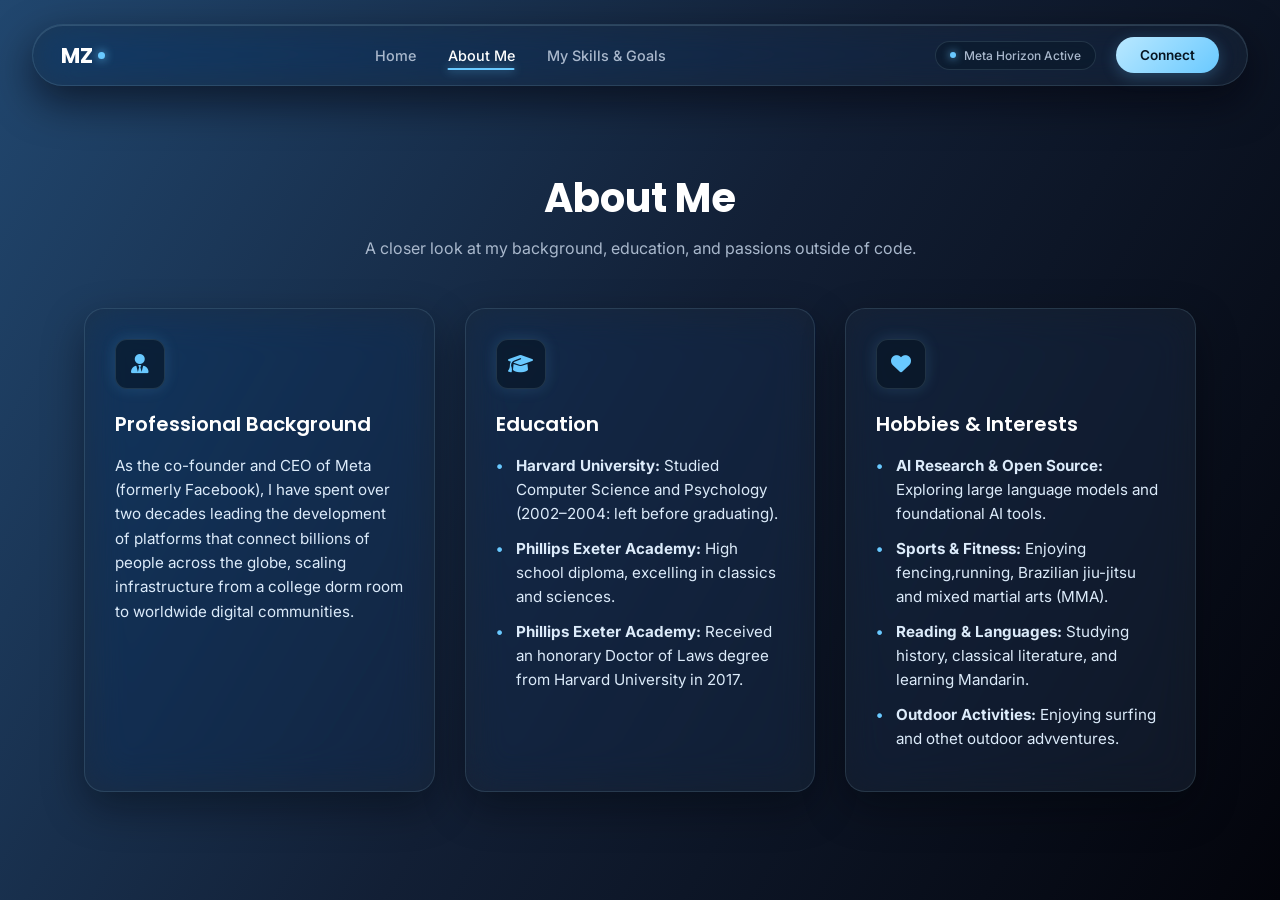
==== about.html @ d3563d4a "about me page" ====
<!DOCTYPE html>
<html lang="en">
<head>
  <meta charset="UTF-8">
  <meta name="viewport" content="width=device-width, initial-scale=1.0">
  <title>About Me - Mark Zuckerberg</title>

  <!-- Google Fonts: Poppins (Headings) & Inter (Body) -->
  <link rel="preconnect" href="https://fonts.googleapis.com">
  <link rel="preconnect" href="https://fonts.gstatic.com" crossorigin>
  <link href="https://fonts.googleapis.com/css2?family=Inter:wght@400;500;600&family=Poppins:wght@600;700;800&display=swap" rel="stylesheet">

  <link rel="stylesheet" href="https://cdnjs.cloudflare.com/ajax/libs/font-awesome/6.4.0/css/all.min.css">
  <link rel="stylesheet" href="style.css">

  <style>
    /* Additional custom styling for the About page content */
    .about-section {
      width: 90%;
      max-width: 1200px;
      margin: 120px auto 60px auto;
      padding: 20px;
    }

    .about-header {
      text-align: center;
      margin-bottom: 50px;
    }

    .about-header h2 {
      font-family: var(--font-heading);
      font-size: 2.5rem;
      font-weight: 700;
      color: var(--text-heading);
      margin-bottom: 10px;
    }

    .about-header p {
      font-family: var(--font-body);
      color: var(--text-muted);
      font-size: 1rem;
    }

    .about-grid {
      display: grid;
      grid-template-columns: repeat(auto-fit, minmax(280px, 1fr));
      gap: 30px;
    }

    .about-card {
      background: var(--glass-bg);
      backdrop-filter: blur(20px) saturate(180%);
      -webkit-backdrop-filter: blur(20px) saturate(180%);
      border: 1px solid var(--glass-border);
      border-radius: 20px;
      padding: 30px;
      box-shadow: 0 16px 40px rgba(3, 4, 11, 0.4);
      transition: transform 0.3s ease, box-shadow 0.3s ease;
    }

    .about-card:hover {
      transform: translateY(-5px);
      box-shadow: 0 20px 50px rgba(105, 201, 255, 0.2);
    }

    .about-card-icon {
      width: 50px;
      height: 50px;
      background: rgba(7, 21, 34, 0.6);
      border: 1px solid var(--glass-border);
      border-radius: 12px;
      display: flex;
      align-items: center;
      justify-content: center;
      font-size: 1.25rem;
      color: var(--accent-blue);
      margin-bottom: 20px;
      box-shadow: 0 0 15px rgba(105, 201, 255, 0.15);
    }

    .about-card h3 {
      font-family: var(--font-heading);
      font-size: 1.25rem;
      font-weight: 600;
      color: var(--text-heading);
      margin-bottom: 15px;
    }

    .about-card p, .about-card ul {
      font-family: var(--font-body);
      color: var(--text-body);
      font-size: 0.95rem;
      line-height: 1.6;
    }

    .about-card ul {
      list-style-type: none;
      padding-left: 0;
    }

    .about-card ul li {
      position: relative;
      padding-left: 20px;
      margin-bottom: 10px;
    }

    .about-card ul li::before {
      content: '•';
      position: absolute;
      left: 0;
      color: var(--accent-blue);
      font-weight: bold;
    }

    @media (max-width: 768px) {
      .about-section {
        margin-top: 100px;
      }
    }
  </style>
</head>
<body>

  <!-- Navigation Bar matching index.html -->
  <nav class="navbar">
    <div class="nav-container">
      
      <a href="index.html" class="nav-logo">
        MZ<span class="logo-dot"></span>
      </a>

      <ul class="nav-links">
        <li><a href="index.html">Home</a></li>
        <li><a href="about.html" class="active">About Me</a></li>
        <li><a href="skills.html">My Skills & Goals</a></li>
      </ul>

      <div class="nav-right">
        <div class="status-tag">
          <span class="status-dot"></span>
          <span>Meta Horizon Active</span>
        </div>
        <a href="index.html#connect" class="btn-primary">Connect</a>
      </div>
    </div>
  </nav>

  <!-- About Content Section -->
  <section class="about-section">
    <div class="about-header">
      <h2>About Me</h2>
      <p>A closer look at my background, education, and passions outside of code.</p>
    </div>

    <div class="about-grid">
      
      <!-- Background Card -->
      <div class="about-card">
        <div class="about-card-icon">
          <i class="fas fa-user-tie"></i>
        </div>
        <h3>Professional Background</h3>
        <p>
          As the co-founder and CEO of Meta (formerly Facebook), I have spent over two decades leading the development of platforms that connect billions of people across the globe, scaling infrastructure from a college dorm room to worldwide digital communities.
        </p>
      </div>

      <!-- Education Card -->
      <div class="about-card">
        <div class="about-card-icon">
          <i class="fas fa-graduation-cap"></i>
        </div>
        <h3>Education</h3>
        <ul>
          <li><strong>Harvard University:</strong> Studied Computer Science and Psychology (2002–2004: left before graduating).</li>
          <li><strong>Phillips Exeter Academy:</strong> High school diploma, excelling in classics and sciences.</li>
          <li><strong>Phillips Exeter Academy:</strong> Received an honorary Doctor of Laws degree from Harvard University in 2017.</li>
        </ul>
      </div>

      <!-- Hobbies & Interests Card -->
      <div class="about-card">
        <div class="about-card-icon">
          <i class="fas fa-heart"></i>
        </div>
        <h3>Hobbies & Interests</h3>
        <ul>
          <li><strong>AI Research & Open Source:</strong> Exploring large language models and foundational AI tools.</li>
          <li><strong>Sports & Fitness:</strong> Enjoying fencing,running, Brazilian jiu-jitsu and mixed martial arts (MMA).</li>
          <li><strong>Reading & Languages:</strong> Studying history, classical literature, and learning Mandarin.</li>
          <li><strong>Outdoor Activities:</strong> Enjoying surfing and othet outdoor advventures.</li>
        </ul>
      </div>

    </div>
  </section>

</body>
</html>
---- style.css ----
:root {
      /* Background */
      --bg-gradient: linear-gradient(120deg, #21476f, #121f35, #03040B);
      
      /* Glass Surface Tones */
      --glass-bg: rgba(32, 43, 56, 0.45);          
      --glass-border: rgba(185, 232, 255, 0.12);    
      
      /* Typography Colors */
      --text-heading: #FFFFFF;    
      --text-body: #DCEBFA;       
      --accent-blue: #69C9FF;     
      --text-muted: #A9B8CC;      
      --ice-blue: #B9E8FF;       

      /* Fonts */
      --font-heading: 'Poppins', sans-serif;
      --font-body: 'Inter', sans-serif;
    }

    * {
      box-sizing: border-box;
      margin: 0;
      padding: 0;
    }

    body {
      min-height: 100vh;
      display: flex;
      align-items: center;
      justify-content: center;
      background: var(--bg-gradient);
      font-family: var(--font-body);
      color: var(--text-body);
      min-height: 100vh;
      -webkit-font-smoothing: antialiased;
    }

    .navbar {
      position: fixed;
      top: 24px;
      left: 50%;
      transform: translateX(-50%);
      width: calc(100% - 64px);
      max-width: 1240px;
      background: var(--glass-bg);
      backdrop-filter: blur(20px) saturate(180%);
      -webkit-backdrop-filter: blur(20px) saturate(180%);
      border: 1px solid var(--glass-border);
      border-radius: 100px;
      padding: 12px 28px;
      z-index: 1000;
      box-shadow: 0 16px 40px rgba(3, 4, 11, 0.6),
                  inset 0 1px 0 rgba(185, 232, 255, 0.15);
    }

    .nav-container {
      display: flex;
      align-items: center;
      justify-content: space-between;
    }

    /* Brand / Logo */
    .nav-logo {
      display: flex;
      align-items: center;
      gap: 6px;
      text-decoration: none;
      font-family: var(--font-heading);
      font-size: 1.35rem;
      font-weight: 700;
      color: var(--text-heading);
      letter-spacing: -0.02em;
    }

    .logo-dot {
      width: 7px;
      height: 7px;
      background: var(--accent-blue);
      border-radius: 50%;
      box-shadow: 0 0 10px var(--accent-blue);
    }

    .nav-links {
      display: flex;
      list-style: none;
      gap: 32px;
    }

    /* Navigation Link & Animated Underline Effect */
    .nav-links a {
      font-family: var(--font-body);
      font-size: 0.9rem;
      font-weight: 500;
      color: var(--text-muted);
      text-decoration: none;
      position: relative;
      padding-bottom: 6px;
      transition: color 0.3s ease;
    }

    .nav-links a::after {
      content: '';
      position: absolute;
      bottom: 0;
      left: 50%;
      width: 0;
      height: 2px;
      background: var(--accent-blue);
      border-radius: 2px;
      box-shadow: 0 0 10px rgba(105, 201, 255, 0.8);
      transform: translateX(-50%);
      transition: width 0.3s cubic-bezier(0.25, 1, 0.5, 1);
    }

    .nav-links a:hover,
    .nav-links a.active {
      color: var(--text-heading);
    }

    .nav-links a:hover::after,
    .nav-links a.active::after {
      width: 100%;
    }

    .nav-right {
      display: flex;
      align-items: center;
      gap: 20px;
    }

    .status-tag {
      font-family: var(--font-body);
      font-size: 0.75rem;
      font-weight: 500;
      color: var(--text-muted);
      display: flex;
      align-items: center;
      gap: 8px;
      padding: 6px 14px;
      background: rgba(7, 21, 34, 0.4);
      border: 1px solid var(--glass-border);
      border-radius: 20px;
    }

    .status-dot {
      width: 6px;
      height: 6px;
      background: var(--accent-blue);
      border-radius: 50%;
      box-shadow: 0 0 8px var(--accent-blue);
    }

    /* Connect Button */
    .btn-primary {
      font-family: var(--font-body);
      font-size: 0.85rem;
      font-weight: 600;
      color: #071522;
      background: linear-gradient(135deg, var(--ice-blue) 0%, var(--accent-blue) 100%);
      padding: 10px 24px;
      border-radius: 50px;
      text-decoration: none;
      transition: all 0.3s ease;
      box-shadow: 0 4px 15px rgba(105, 201, 255, 0.25);
    }

    .btn-primary:hover {
      transform: translateY(-2px);
      box-shadow: 0 6px 20px rgba(105, 201, 255, 0.45);
    }



.hero {
  display: flex;
  align-items: center;
  justify-content: center;
  gap: 60px;
  width: 90%;
  max-width: 1200px;
  padding: 40px 20px;
  margin-top: 30px;
}

.hero-image-container {
  flex: 1;
  display: flex;
  justify-content: center;
}

.blob {
  position: relative;
  width: 380px;
  height: 420px;
  border-radius: 60% 40% 30% 70% / 60% 30% 70% 40%;
  background: linear-gradient(135deg, var(--ice-blue) 0%, var(--accent-blue) 100%);
  padding: 8px; 
  transition: all 0.5s ease-in-out;
  box-shadow: 0 6px 20px rgba(105, 201, 255, 0.45);
}

.blob:hover {
  border-radius: 40% 60% 70% 30% / 40% 70% 30% 60%;
}

.blob-img {
  width: 100%;
  height: 100%;
  object-fit: cover;
  border-radius: inherit;
}

.hero-content h3 {
  font-size: 20px;
  font-weight: 500;
  font-family: var(--font-heading);
}

.hero-content h1 {
  font-size: 44px;
  font-weight: 700;
  margin: 5px 0;
  font-family: var(--font-heading);
}

.hero-content h2 {
  font-size: 24px;
  font-weight: 600;
  margin-bottom: 15px;
  font-family: var(--font-heading);
}

.accent-text {
  color: var(--accent-blue); 
}

.hero-content p {
  font-size: 15px;
  line-height: 1.6;
  font-family: var(--font-body);
  margin-bottom: 20px;
  max-width: 500px;
}

.social-icons {
  display: flex;
  gap: 12px;
  margin-bottom: 25px;
}

.social-icons a {
  font-family: var(--font-body);
  color: var(--text-muted);
  background: rgba(7, 21, 34, 0.4);
  border: 1px solid var(--glass-border);
  width: 36px;
  height: 36px;
  border-radius: 6px;
  display: flex;
  align-items: center;
  justify-content: center; 
  font-size: 16px;
  text-decoration: none;
  transition: 0.3s ease;
}

.social-icons a:hover {
  transform: translateY(-2px);
  box-shadow: 0 6px 20px rgba(105, 201, 255, 0.45);
}

@media (max-width: 768px) {
  .hero {
    flex-direction: column;
    text-align: center;
  }

  .social-icons, .btn-group {
    justify-content: center;
  }
}
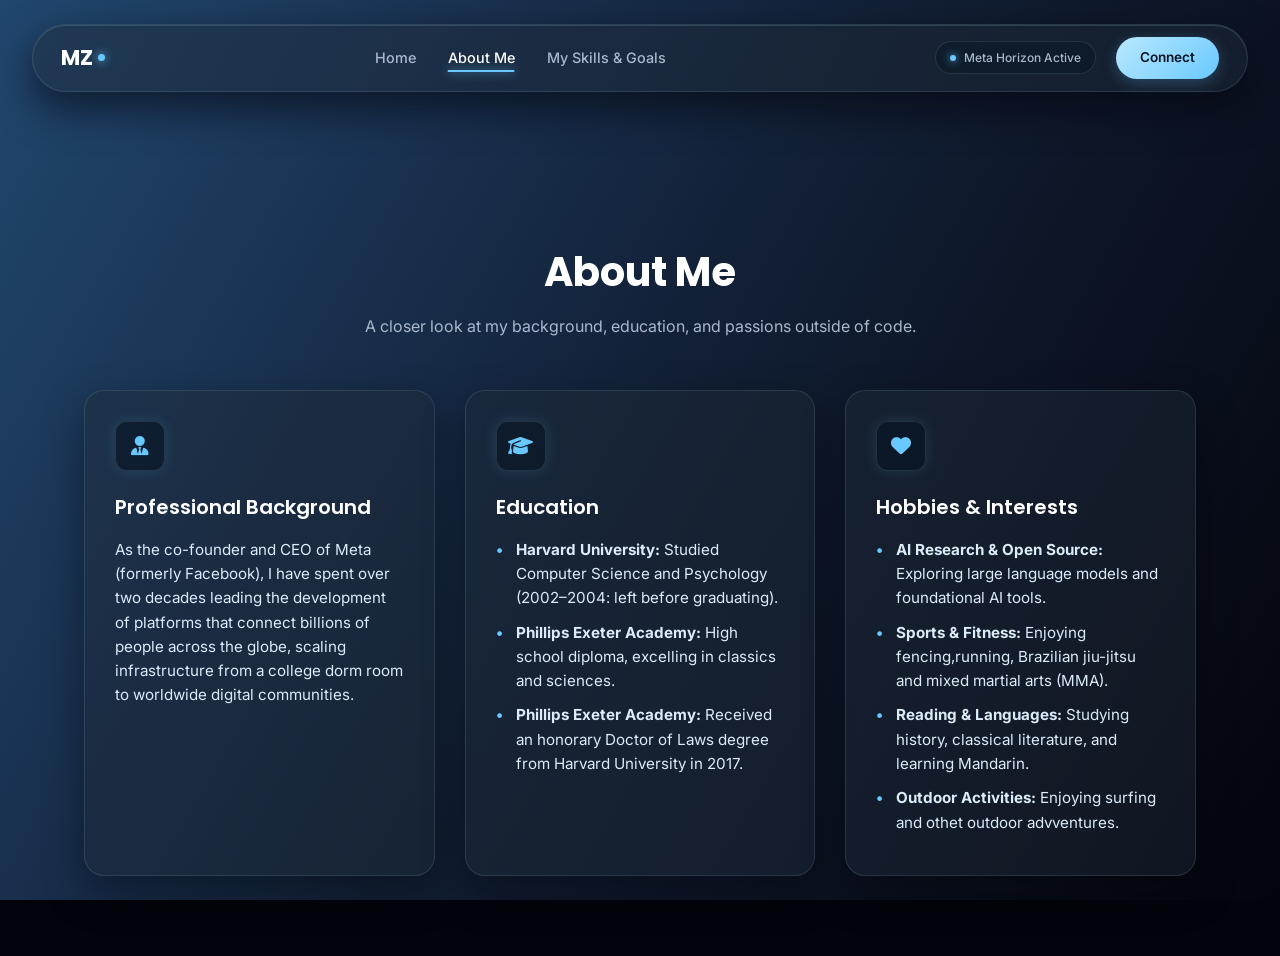
==== commit 0bcc3d83: "c" ====
--- a/about.html
+++ b/about.html
@@ -5,7 +5,7 @@
   <meta name="viewport" content="width=device-width, initial-scale=1.0">
   <title>About Me - Mark Zuckerberg</title>
 
-  <!-- Google Fonts: Poppins (Headings) & Inter (Body) -->
+  <!-- Fonts: Poppins (Headings) & Inter (Body) -->
   <link rel="preconnect" href="https://fonts.googleapis.com">
   <link rel="preconnect" href="https://fonts.gstatic.com" crossorigin>
   <link href="https://fonts.googleapis.com/css2?family=Inter:wght@400;500;600&family=Poppins:wght@600;700;800&display=swap" rel="stylesheet">
--- a/style.css
+++ b/style.css
@@ -1,177 +1,196 @@
-    :root {
-      /* Background */
-      --bg-gradient: linear-gradient(120deg, #21476f, #121f35, #03040B);
-      
-      /* Glass Surface Tones */
-      --glass-bg: rgba(32, 43, 56, 0.45);          
-      --glass-border: rgba(185, 232, 255, 0.12);    
-      
-      /* Typography Colors */
-      --text-heading: #FFFFFF;    
-      --text-body: #DCEBFA;       
-      --accent-blue: #69C9FF;     
-      --text-muted: #A9B8CC;      
-      --ice-blue: #B9E8FF;       
-
-      /* Fonts */
-      --font-heading: 'Poppins', sans-serif;
-      --font-body: 'Inter', sans-serif;
-    }
-
-    * {
-      box-sizing: border-box;
-      margin: 0;
-      padding: 0;
-    }
-
-    body {
-      min-height: 100vh;
-      display: flex;
-      align-items: center;
-      justify-content: center;
-      background: var(--bg-gradient);
-      font-family: var(--font-body);
-      color: var(--text-body);
-      min-height: 100vh;
-      -webkit-font-smoothing: antialiased;
-    }
-
-    .navbar {
-      position: fixed;
-      top: 24px;
-      left: 50%;
-      transform: translateX(-50%);
-      width: calc(100% - 64px);
-      max-width: 1240px;
-      background: var(--glass-bg);
-      backdrop-filter: blur(20px) saturate(180%);
-      -webkit-backdrop-filter: blur(20px) saturate(180%);
-      border: 1px solid var(--glass-border);
-      border-radius: 100px;
-      padding: 12px 28px;
-      z-index: 1000;
-      box-shadow: 0 16px 40px rgba(3, 4, 11, 0.6),
-                  inset 0 1px 0 rgba(185, 232, 255, 0.15);
-    }
-
-    .nav-container {
-      display: flex;
-      align-items: center;
-      justify-content: space-between;
-    }
-
-    /* Brand / Logo */
-    .nav-logo {
-      display: flex;
-      align-items: center;
-      gap: 6px;
-      text-decoration: none;
-      font-family: var(--font-heading);
-      font-size: 1.35rem;
-      font-weight: 700;
-      color: var(--text-heading);
-      letter-spacing: -0.02em;
-    }
-
-    .logo-dot {
-      width: 7px;
-      height: 7px;
-      background: var(--accent-blue);
-      border-radius: 50%;
-      box-shadow: 0 0 10px var(--accent-blue);
-    }
-
-    .nav-links {
-      display: flex;
-      list-style: none;
-      gap: 32px;
-    }
-
-    /* Navigation Link & Animated Underline Effect */
-    .nav-links a {
-      font-family: var(--font-body);
-      font-size: 0.9rem;
-      font-weight: 500;
-      color: var(--text-muted);
-      text-decoration: none;
-      position: relative;
-      padding-bottom: 6px;
-      transition: color 0.3s ease;
-    }
-
-    .nav-links a::after {
-      content: '';
-      position: absolute;
-      bottom: 0;
-      left: 50%;
-      width: 0;
-      height: 2px;
-      background: var(--accent-blue);
-      border-radius: 2px;
-      box-shadow: 0 0 10px rgba(105, 201, 255, 0.8);
-      transform: translateX(-50%);
-      transition: width 0.3s cubic-bezier(0.25, 1, 0.5, 1);
-    }
-
-    .nav-links a:hover,
-    .nav-links a.active {
-      color: var(--text-heading);
-    }
-
-    .nav-links a:hover::after,
-    .nav-links a.active::after {
-      width: 100%;
-    }
-
-    .nav-right {
-      display: flex;
-      align-items: center;
-      gap: 20px;
-    }
-
-    .status-tag {
-      font-family: var(--font-body);
-      font-size: 0.75rem;
-      font-weight: 500;
-      color: var(--text-muted);
-      display: flex;
-      align-items: center;
-      gap: 8px;
-      padding: 6px 14px;
-      background: rgba(7, 21, 34, 0.4);
-      border: 1px solid var(--glass-border);
-      border-radius: 20px;
-    }
-
-    .status-dot {
-      width: 6px;
-      height: 6px;
-      background: var(--accent-blue);
-      border-radius: 50%;
-      box-shadow: 0 0 8px var(--accent-blue);
-    }
-
-    /* Connect Button */
-    .btn-primary {
-      font-family: var(--font-body);
-      font-size: 0.85rem;
-      font-weight: 600;
-      color: #071522;
-      background: linear-gradient(135deg, var(--ice-blue) 0%, var(--accent-blue) 100%);
-      padding: 10px 24px;
-      border-radius: 50px;
-      text-decoration: none;
-      transition: all 0.3s ease;
-      box-shadow: 0 4px 15px rgba(105, 201, 255, 0.25);
-    }
-
-    .btn-primary:hover {
-      transform: translateY(-2px);
-      box-shadow: 0 6px 20px rgba(105, 201, 255, 0.45);
-    }
-
-
-
+:root {
+  /* Background Gradient */
+  --bg-gradient: linear-gradient(120deg, #21476f, #121f35, #03040B);
+  
+  /* Glass Surface Tones */
+  --glass-bg: rgba(32, 43, 56, 0.45);          
+  --glass-border: rgba(185, 232, 255, 0.12);    
+  
+  /* Typography Colors */
+  --text-heading: #FFFFFF;    
+  --text-body: #DCEBFA;       
+  --accent-blue: #69C9FF;     
+  --text-muted: #A9B8CC;      
+  --ice-blue: #B9E8FF;       
+
+  /* Fonts */
+  --font-heading: 'Poppins', sans-serif;
+  --font-body: 'Inter', sans-serif;
+}
+
+/* Smooth Page Transition */
+@view-transition {
+  navigation: auto;
+}
+
+*, *::before, *::after {
+  box-sizing: border-box;
+  margin: 0;
+  padding: 0;
+}
+
+html {
+  background-color: #03040B;
+  background-image: var(--bg-gradient);
+  background-attachment: fixed;
+  overflow-y: scroll;
+}
+
+body {
+  min-height: 100vh;
+  display: flex;
+  flex-direction: column;
+  align-items: center;
+  justify-content: flex-start;
+  font-family: var(--font-body);
+  color: var(--text-body);
+  line-height: 1.6;
+  -webkit-font-smoothing: antialiased;
+  padding-top: 100px;
+  opacity: 0;
+  animation: fadeIn 0.25s ease-in-out forwards;
+}
+
+@keyframes fadeIn {
+  to {
+    opacity: 1;
+  }
+}
+
+.navbar {
+  position: fixed;
+  top: 24px;
+  left: 50%;
+  transform: translateX(-50%) translateZ(0);
+  width: calc(100% - 64px);
+  max-width: 1240px;
+  background: var(--glass-bg);
+  backdrop-filter: blur(20px) saturate(180%);
+  -webkit-backdrop-filter: blur(20px) saturate(180%);
+  border: 1px solid var(--glass-border);
+  border-radius: 100px;
+  padding: 12px 28px;
+  z-index: 1000;
+  box-shadow: 0 16px 40px rgba(3, 4, 11, 0.6),
+              inset 0 1px 0 rgba(185, 232, 255, 0.15);
+  will-change: transform, backdrop-filter;
+}
+
+.nav-container {
+  display: flex;
+  align-items: center;
+  justify-content: space-between;
+}
+
+.nav-logo {
+  display: flex;
+  align-items: center;
+  gap: 6px;
+  text-decoration: none;
+  font-family: var(--font-heading);
+  font-size: 1.35rem;
+  font-weight: 700;
+  color: var(--text-heading);
+  letter-spacing: -0.02em;
+}
+
+.logo-dot {
+  width: 7px;
+  height: 7px;
+  background: var(--accent-blue);
+  border-radius: 50%;
+  box-shadow: 0 0 10px var(--accent-blue);
+}
+
+.nav-links {
+  display: flex;
+  list-style: none;
+  gap: 32px;
+}
+
+.nav-links a {
+  font-family: var(--font-body);
+  font-size: 0.9rem;
+  font-weight: 500;
+  color: var(--text-muted);
+  text-decoration: none;
+  position: relative;
+  padding-bottom: 6px;
+  transition: color 0.3s ease;
+}
+
+.nav-links a::after {
+  content: '';
+  position: absolute;
+  bottom: 0;
+  left: 50%;
+  width: 0;
+  height: 2px;
+  background: var(--accent-blue);
+  border-radius: 2px;
+  box-shadow: 0 0 10px rgba(105, 201, 255, 0.8);
+  transform: translateX(-50%);
+  transition: width 0.3s cubic-bezier(0.25, 1, 0.5, 1);
+}
+
+.nav-links a:hover,
+.nav-links a.active {
+  color: var(--text-heading);
+}
+
+.nav-links a:hover::after,
+.nav-links a.active::after {
+  width: 100%;
+}
+
+.nav-right {
+  display: flex;
+  align-items: center;
+  gap: 20px;
+}
+
+.status-tag {
+  font-family: var(--font-body);
+  font-size: 0.75rem;
+  font-weight: 500;
+  color: var(--text-muted);
+  display: flex;
+  align-items: center;
+  gap: 8px;
+  padding: 6px 14px;
+  background: rgba(7, 21, 34, 0.4);
+  border: 1px solid var(--glass-border);
+  border-radius: 20px;
+}
+
+.status-dot {
+  width: 6px;
+  height: 6px;
+  background: var(--accent-blue);
+  border-radius: 50%;
+  box-shadow: 0 0 8px var(--accent-blue);
+}
+
+.btn-primary {
+  font-family: var(--font-body);
+  font-size: 0.85rem;
+  font-weight: 600;
+  color: #071522;
+  background: linear-gradient(135deg, var(--ice-blue) 0%, var(--accent-blue) 100%);
+  padding: 10px 24px;
+  border-radius: 50px;
+  text-decoration: none;
+  display: inline-block;
+  transition: all 0.3s ease;
+  box-shadow: 0 4px 15px rgba(105, 201, 255, 0.25);
+}
+
+.btn-primary:hover {
+  transform: translateY(-2px);
+  box-shadow: 0 6px 20px rgba(105, 201, 255, 0.45);
+}
+
+/* Hero Section */
 .hero {
   display: flex;
   align-items: center;
@@ -179,8 +198,8 @@
   gap: 60px;
   width: 90%;
   max-width: 1200px;
-  padding: 40px 20px;
-  margin-top: 30px;
+  padding: 60px 20px;
+  margin: 0 auto;
 }
 
 .hero-image-container {
@@ -211,10 +230,15 @@
   border-radius: inherit;
 }
 
+.hero-content {
+  flex: 1;
+}
+
 .hero-content h3 {
   font-size: 20px;
   font-weight: 500;
   font-family: var(--font-heading);
+  color: var(--text-muted);
 }
 
 .hero-content h1 {
@@ -222,6 +246,7 @@
   font-weight: 700;
   margin: 5px 0;
   font-family: var(--font-heading);
+  color: var(--text-heading);
 }
 
 .hero-content h2 {
@@ -229,6 +254,7 @@
   font-weight: 600;
   margin-bottom: 15px;
   font-family: var(--font-heading);
+  color: var(--text-heading);
 }
 
 .accent-text {
@@ -241,6 +267,7 @@
   font-family: var(--font-body);
   margin-bottom: 20px;
   max-width: 500px;
+  color: var(--text-body);
 }
 
 .social-icons {
@@ -262,22 +289,197 @@
   justify-content: center; 
   font-size: 16px;
   text-decoration: none;
-  transition: 0.3s ease;
+  transition: all 0.3s ease;
 }
 
 .social-icons a:hover {
+  color: var(--accent-blue);
+  border-color: var(--accent-blue);
   transform: translateY(-2px);
   box-shadow: 0 6px 20px rgba(105, 201, 255, 0.45);
 }
 
-@media (max-width: 768px) {
+/* Skills & Goals Page Styles  */
+.skills-goals-section {
+  padding: 40px 20px 80px;
+  width: 90%;
+  max-width: 1200px;
+  margin: 0 auto;
+}
+
+.section-header {
+  text-align: center;
+  margin-bottom: 3.5rem;
+}
+
+.section-header h3 {
+  color: var(--text-muted);
+  font-size: 1.1rem;
+  text-transform: uppercase;
+  letter-spacing: 2px;
+  margin-bottom: 0.5rem;
+  font-family: var(--font-heading);
+}
+
+.section-header h1 {
+  font-family: var(--font-heading);
+  font-size: 2.5rem;
+  font-weight: 700;
+  color: var(--text-heading);
+}
+
+.content-grid {
+  display: grid;
+  grid-template-columns: repeat(2, 1fr);
+  gap: 2.5rem;
+}
+
+.card {
+  background: var(--glass-bg);
+  backdrop-filter: blur(16px);
+  -webkit-backdrop-filter: blur(16px);
+  border: 1px solid var(--text-muted);
+  border-radius: 16px;
+  padding: 2rem;
+  transition: transform 0.3s ease, box-shadow 0.3s ease, border-color 0.3s ease;
+}
+
+.card:hover {
+  transform: translateY(-5px);
+  border-color: var(--accent-blue);
+  box-shadow: 0 10px 30px rgba(105, 201, 255, 0.15);
+}
+
+.card-full-width {
+  grid-column: 1 / -1;
+}
+
+.card-title {
+  font-family: var(--font-heading);
+  font-size: 1.5rem;
+  margin-bottom: 1.5rem;
+  display: flex;
+  align-items: center;
+  gap: 0.75rem;
+  color: var(--accent-blue);
+}
+
+.skill-item {
+  margin-bottom: 1.25rem;
+}
+
+.skill-info {
+  display: flex;
+  justify-content: space-between;
+  margin-bottom: 0.4rem;
+  font-weight: 500;
+  color: var(--text-body);
+}
+
+.skill-bar {
+  height: 8px;
+  background: rgba(255, 255, 255, 0.1);
+  border-radius: 4px;
+  overflow: hidden;
+  border: 1px solid rgba(169, 184, 204, 0.3);
+}
+
+.skill-progress {
+  height: 100%;
+  background: linear-gradient(90deg, var(--accent-blue), var(--ice-blue));
+  border-radius: 4px;
+}
+
+.goals-grid {
+  display: grid;
+  grid-template-columns: repeat(auto-fit, minmax(280px, 1fr));
+  gap: 1.5rem;
+}
+
+.goal-card {
+  background: rgba(7, 21, 34, 0.3);
+  border: 1px solid var(--text-muted);
+  border-radius: 12px;
+  padding: 1.5rem;
+  display: flex;
+  flex-direction: column;
+  gap: 1rem;
+  transition: border-color 0.3s ease;
+}
+
+.goal-card:hover {
+  border-color: var(--accent-blue);
+}
+
+.goal-icon {
+  width: 48px;
+  height: 48px;
+  border-radius: 12px;
+  background: rgba(105, 201, 255, 0.15);
+  color: var(--accent-blue);
+  border: 1px solid var(--accent-blue);
+  display: flex;
+  align-items: center;
+  justify-content: center;
+  font-size: 1.4rem;
+  flex-shrink: 0;
+}
+
+.goal-text h4 {
+  font-family: var(--font-heading);
+  font-size: 1.1rem;
+  margin-bottom: 0.5rem;
+  color: var(--text-heading);
+}
+
+.goal-text p {
+  font-size: 0.9rem;
+  color: var(--text-body);
+  line-height: 1.5;
+}
+
+/* Responsive */
+@media (max-width: 992px) {
   .hero {
     flex-direction: column;
     text-align: center;
-  }
-
-  .social-icons, .btn-group {
+    padding-top: 20px;
+  }
+
+  .hero-content p {
+    margin-left: auto;
+    margin-right: auto;
+  }
+
+  .social-icons {
     justify-content: center;
   }
 }
 
+@media (max-width: 768px) {
+  body {
+    padding-top: 110px;
+  }
+
+  .navbar {
+    width: calc(100% - 32px);
+    padding: 10px 18px;
+  }
+
+  .nav-links {
+    gap: 16px;
+  }
+
+  .status-tag {
+    display: none;
+  }
+
+  .content-grid {
+    grid-template-columns: 1fr;
+  }
+
+  .blob {
+    width: 280px;
+    height: 310px;
+  }
+}
